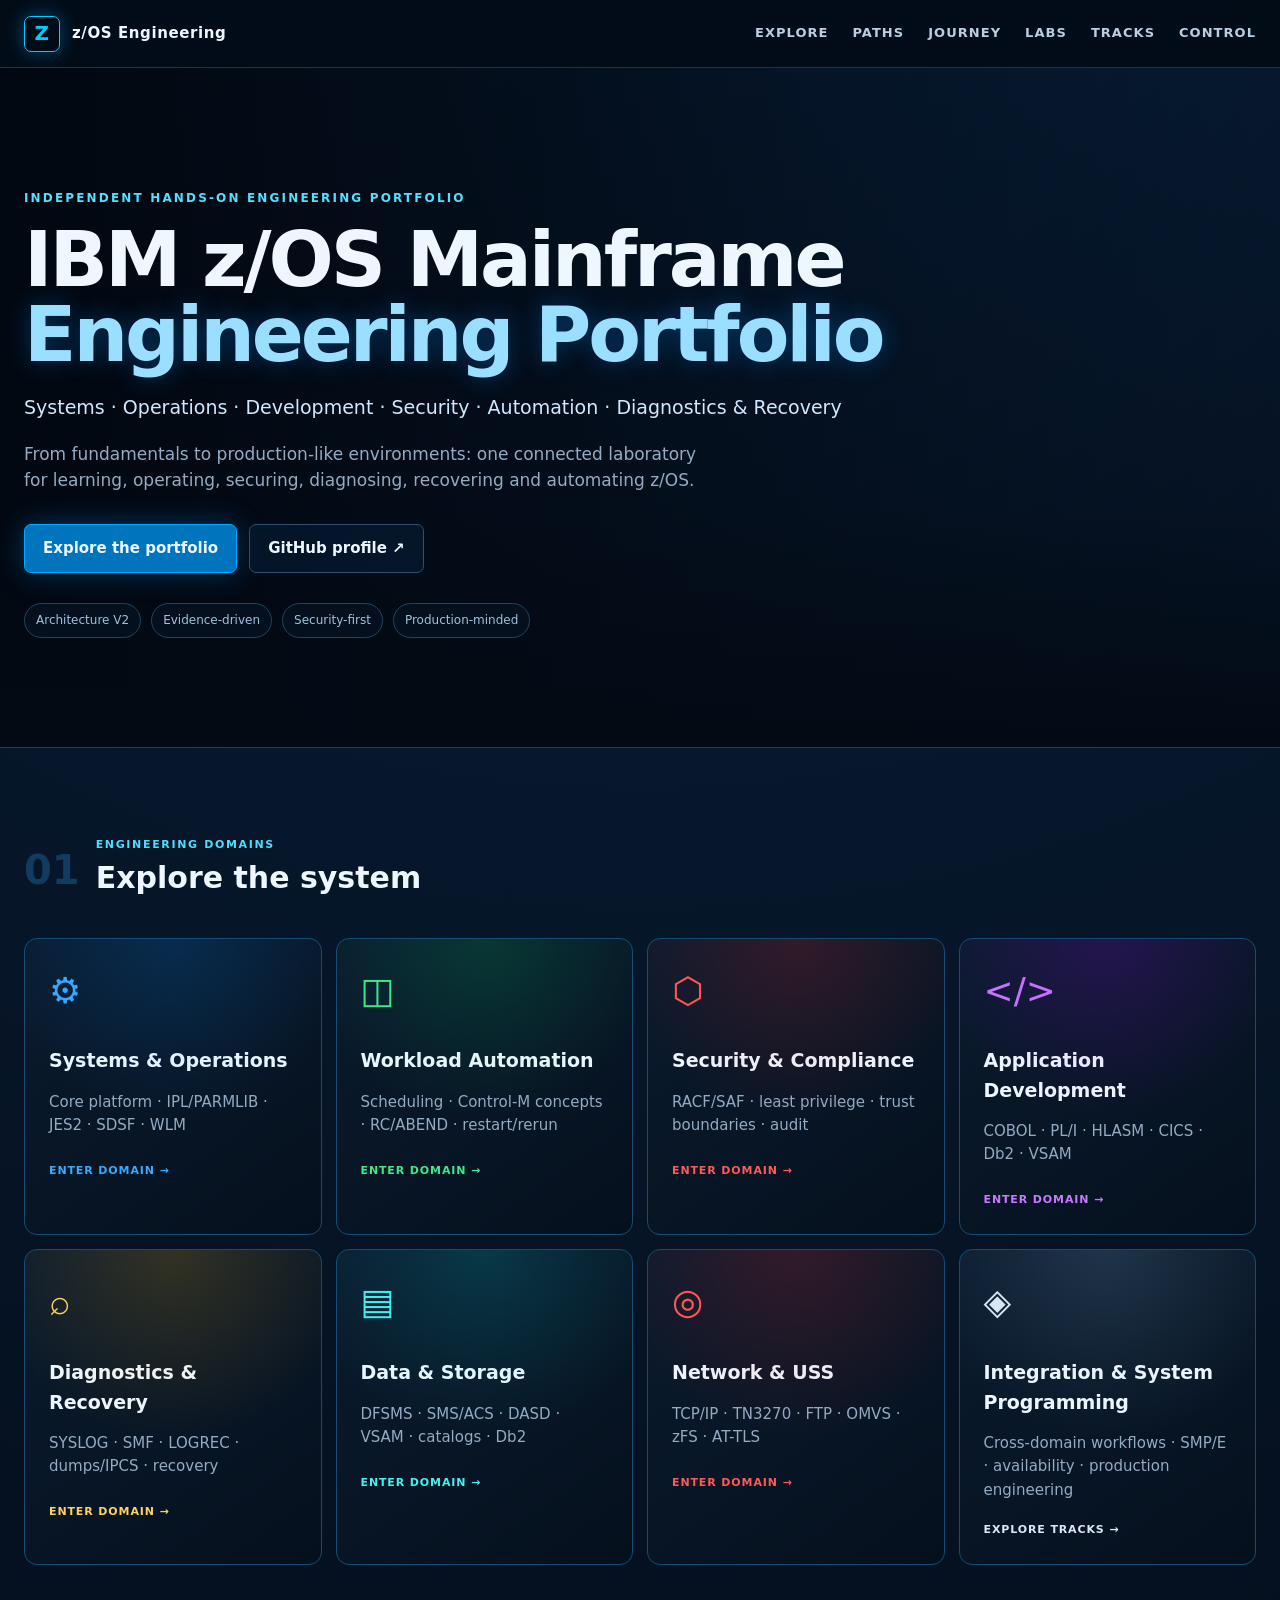
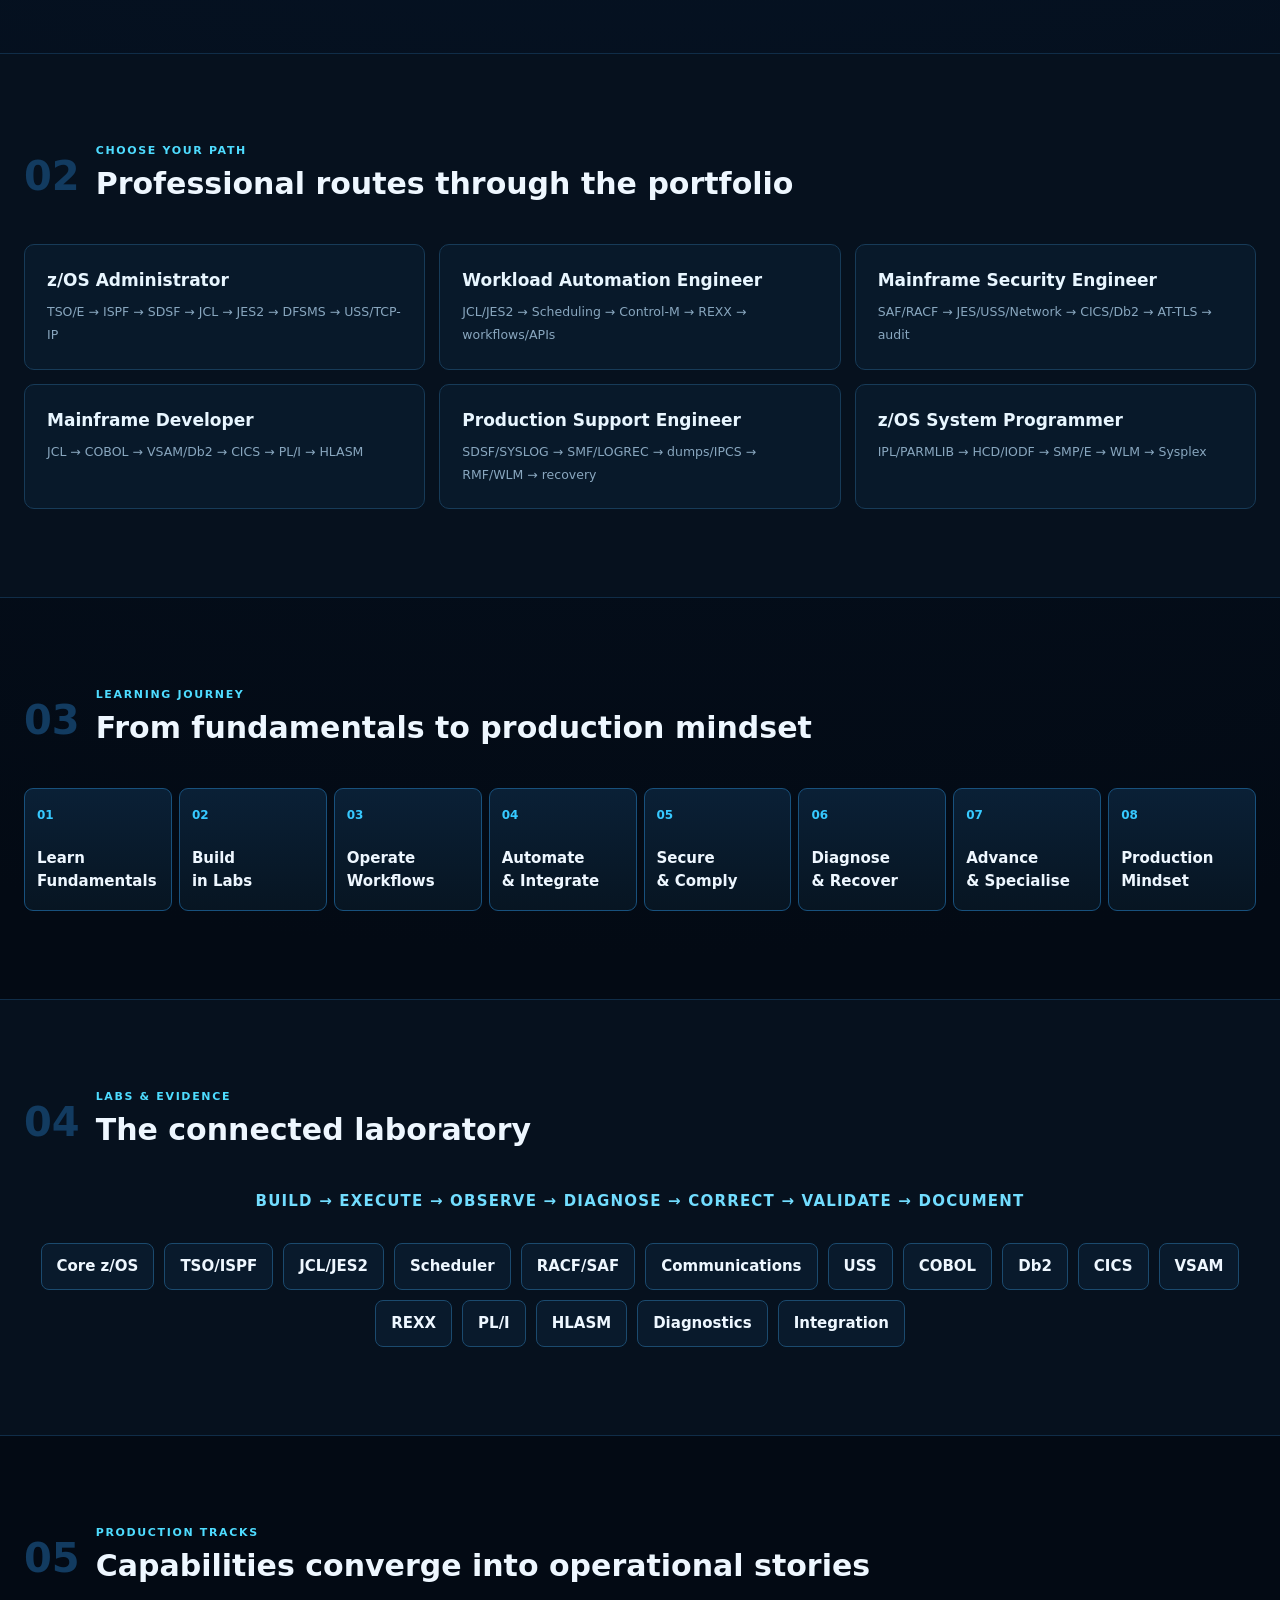
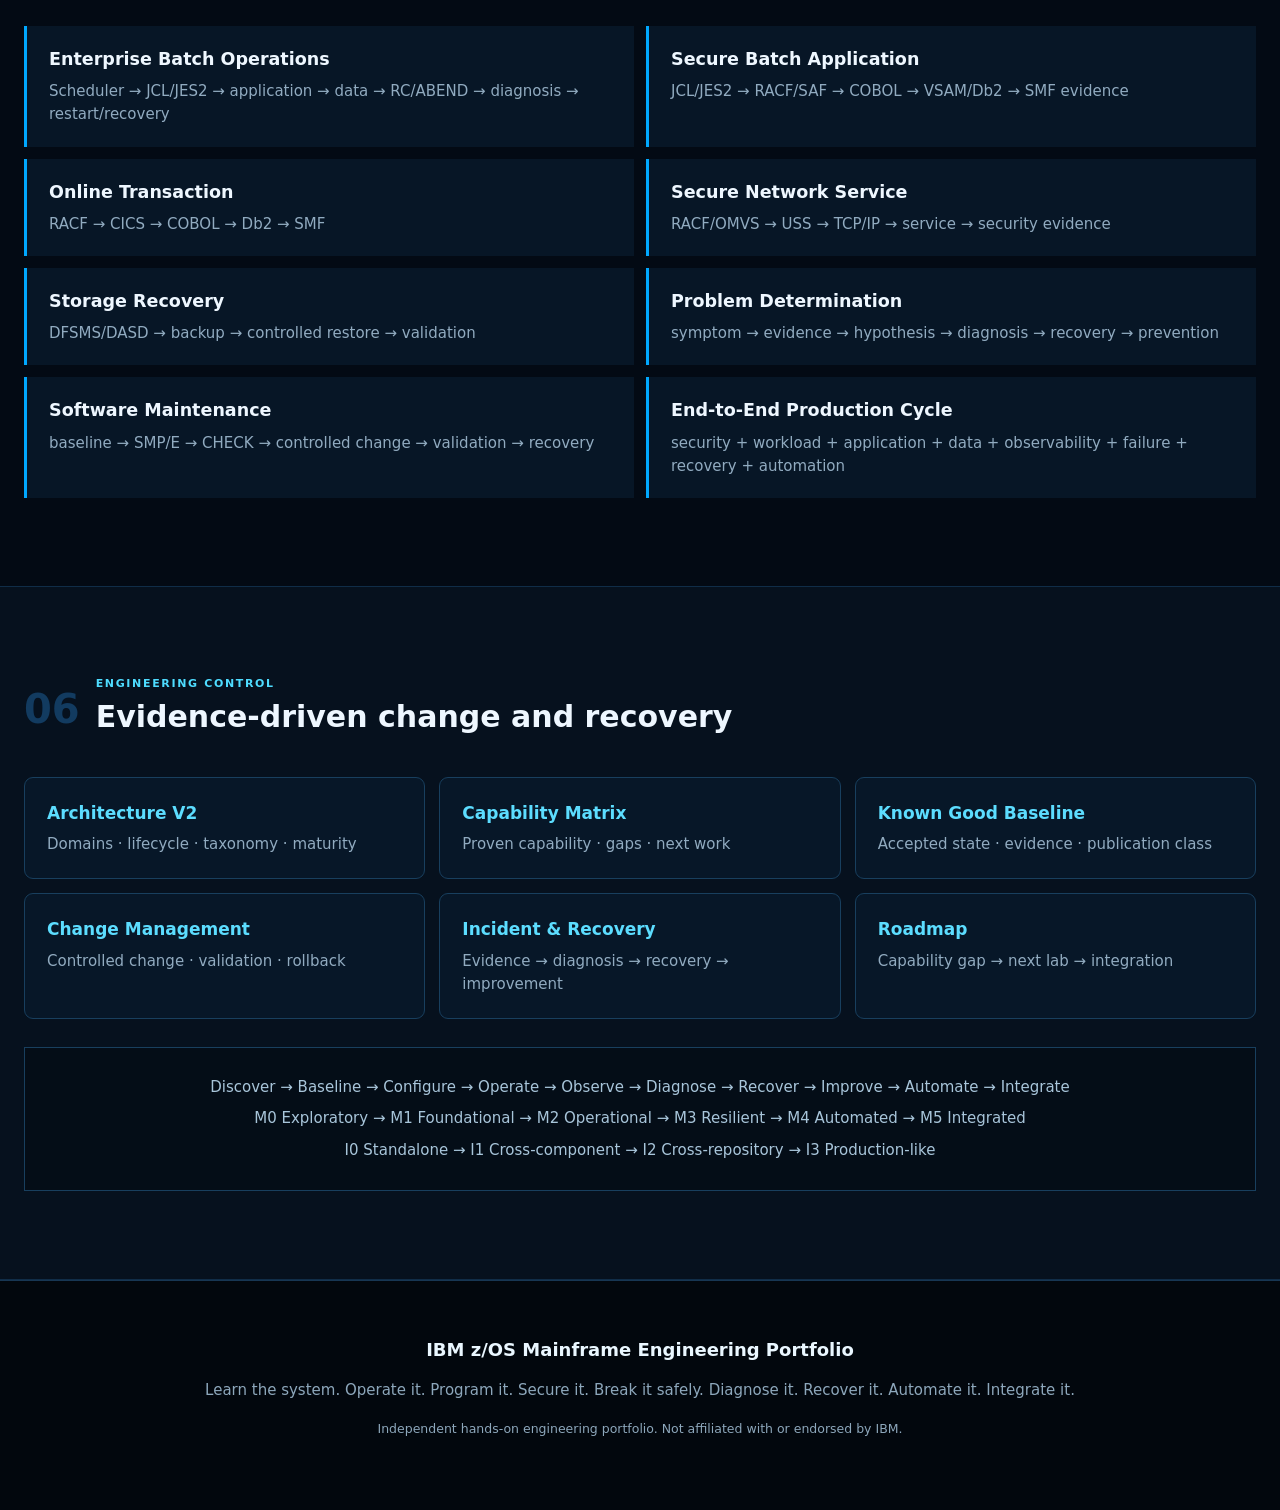
==== docs/index.html @ e2bb19db "Add interactive zOS engineering portfolio portal" ====
<!doctype html>
<html lang="en">
<head>
  <meta charset="utf-8">
  <meta name="viewport" content="width=device-width,initial-scale=1">
  <meta name="description" content="Independent IBM z/OS mainframe engineering portfolio: systems, operations, development, security, automation, diagnostics and recovery.">
  <title>IBM z/OS Mainframe Engineering Portfolio</title>
  <link rel="stylesheet" href="assets/css/portal.css">
</head>
<body>
<header class="topbar">
  <a class="brand" href="#top"><span class="brand-mark">Z</span><span>z/OS Engineering</span></a>
  <button class="menu" aria-label="Open navigation" aria-expanded="false">☰</button>
  <nav>
    <a href="#domains">Explore</a><a href="#paths">Paths</a><a href="#journey">Journey</a>
    <a href="#labs">Labs</a><a href="#tracks">Tracks</a><a href="#control">Control</a>
  </nav>
</header>

<main id="top">
<section class="hero">
  <div class="hero-overlay"></div>
  <div class="hero-content">
    <p class="eyebrow">INDEPENDENT HANDS-ON ENGINEERING PORTFOLIO</p>
    <h1>IBM z/OS Mainframe<br><span>Engineering Portfolio</span></h1>
    <p class="lead">Systems · Operations · Development · Security · Automation · Diagnostics & Recovery</p>
    <p class="hero-copy">From fundamentals to production-like environments: one connected laboratory for learning, operating, securing, diagnosing, recovering and automating z/OS.</p>
    <div class="actions">
      <a class="btn primary" href="#domains">Explore the portfolio</a>
      <a class="btn" href="https://github.com/P-dot" target="_blank" rel="noopener">GitHub profile ↗</a>
    </div>
    <div class="status">
      <span>Architecture V2</span><span>Evidence-driven</span><span>Security-first</span><span>Production-minded</span>
    </div>
  </div>
</section>

<section id="domains" class="section">
  <div class="section-head"><span>01</span><div><p>ENGINEERING DOMAINS</p><h2>Explore the system</h2></div></div>
  <div class="grid domains">
    <a class="card blue" href="https://github.com/P-dot/zos-adcd-hercules-engineering-lab"><i>⚙</i><h3>Systems & Operations</h3><p>Core platform · IPL/PARMLIB · JES2 · SDSF · WLM</p><b>ENTER DOMAIN →</b></a>
    <a class="card green" href="https://github.com/P-dot/zos-batch-scheduler"><i>◫</i><h3>Workload Automation</h3><p>Scheduling · Control-M concepts · RC/ABEND · restart/rerun</p><b>ENTER DOMAIN →</b></a>
    <a class="card red" href="https://github.com/P-dot/mainframe-racf-security-evidence"><i>⬡</i><h3>Security & Compliance</h3><p>RACF/SAF · least privilege · trust boundaries · audit</p><b>ENTER DOMAIN →</b></a>
    <a class="card purple" href="https://github.com/P-dot/mainframe-cobol-db2-cics-devops-lab"><i>&lt;/&gt;</i><h3>Application Development</h3><p>COBOL · PL/I · HLASM · CICS · Db2 · VSAM</p><b>ENTER DOMAIN →</b></a>
    <a class="card amber" href="https://github.com/P-dot/zos-problem-determination-diagnostics"><i>⌕</i><h3>Diagnostics & Recovery</h3><p>SYSLOG · SMF · LOGREC · dumps/IPCS · recovery</p><b>ENTER DOMAIN →</b></a>
    <a class="card cyan" href="https://github.com/P-dot/vsam01"><i>▤</i><h3>Data & Storage</h3><p>DFSMS · SMS/ACS · DASD · VSAM · catalogs · Db2</p><b>ENTER DOMAIN →</b></a>
    <a class="card red" href="https://github.com/P-dot/zos-communications-server-network-lab"><i>◎</i><h3>Network & USS</h3><p>TCP/IP · TN3270 · FTP · OMVS · zFS · AT-TLS</p><b>ENTER DOMAIN →</b></a>
    <a class="card silver" href="#tracks"><i>◈</i><h3>Integration & System Programming</h3><p>Cross-domain workflows · SMP/E · availability · production engineering</p><b>EXPLORE TRACKS →</b></a>
  </div>
</section>

<section id="paths" class="section alt">
  <div class="section-head"><span>02</span><div><p>CHOOSE YOUR PATH</p><h2>Professional routes through the portfolio</h2></div></div>
  <div class="grid paths">
    <a class="path" href="https://github.com/P-dot/MVS_TSO_ISPF"><strong>z/OS Administrator</strong><small>TSO/E → ISPF → SDSF → JCL → JES2 → DFSMS → USS/TCP-IP</small></a>
    <a class="path" href="https://github.com/P-dot/zos-batch-scheduler"><strong>Workload Automation Engineer</strong><small>JCL/JES2 → Scheduling → Control-M → REXX → workflows/APIs</small></a>
    <a class="path" href="https://github.com/P-dot/mainframe-racf-security-evidence"><strong>Mainframe Security Engineer</strong><small>SAF/RACF → JES/USS/Network → CICS/Db2 → AT-TLS → audit</small></a>
    <a class="path" href="https://github.com/P-dot/mainframe-cobol-db2-cics-devops-lab"><strong>Mainframe Developer</strong><small>JCL → COBOL → VSAM/Db2 → CICS → PL/I → HLASM</small></a>
    <a class="path" href="https://github.com/P-dot/zos-problem-determination-diagnostics"><strong>Production Support Engineer</strong><small>SDSF/SYSLOG → SMF/LOGREC → dumps/IPCS → RMF/WLM → recovery</small></a>
    <a class="path" href="https://github.com/P-dot/zos-adcd-hercules-engineering-lab"><strong>z/OS System Programmer</strong><small>IPL/PARMLIB → HCD/IODF → SMP/E → WLM → Sysplex</small></a>
  </div>
</section>

<section id="journey" class="section">
  <div class="section-head"><span>03</span><div><p>LEARNING JOURNEY</p><h2>From fundamentals to production mindset</h2></div></div>
  <div class="journey">
    <div><b>01</b><span>Learn<br>Fundamentals</span></div><div><b>02</b><span>Build<br>in Labs</span></div>
    <div><b>03</b><span>Operate<br>Workflows</span></div><div><b>04</b><span>Automate<br>& Integrate</span></div>
    <div><b>05</b><span>Secure<br>& Comply</span></div><div><b>06</b><span>Diagnose<br>& Recover</span></div>
    <div><b>07</b><span>Advance<br>& Specialise</span></div><div><b>08</b><span>Production<br>Mindset</span></div>
  </div>
</section>

<section id="labs" class="section alt">
  <div class="section-head"><span>04</span><div><p>LABS & EVIDENCE</p><h2>The connected laboratory</h2></div></div>
  <p class="method">BUILD → EXECUTE → OBSERVE → DIAGNOSE → CORRECT → VALIDATE → DOCUMENT</p>
  <div class="chips">
    <a href="https://github.com/P-dot/zos-adcd-hercules-engineering-lab">Core z/OS</a><a href="https://github.com/P-dot/MVS_TSO_ISPF">TSO/ISPF</a>
    <a href="https://github.com/P-dot/JCL_LABS">JCL/JES2</a><a href="https://github.com/P-dot/zos-batch-scheduler">Scheduler</a>
    <a href="https://github.com/P-dot/mainframe-racf-security-evidence">RACF/SAF</a><a href="https://github.com/P-dot/zos-communications-server-network-lab">Communications</a>
    <a href="https://github.com/P-dot/UNIX_System_Services-">USS</a><a href="https://github.com/P-dot/COBOL">COBOL</a>
    <a href="https://github.com/P-dot/DB2-">Db2</a><a href="https://github.com/P-dot/CICS">CICS</a><a href="https://github.com/P-dot/vsam01">VSAM</a>
    <a href="https://github.com/P-dot/Rexx">REXX</a><a href="https://github.com/P-dot/PL-I">PL/I</a><a href="https://github.com/P-dot/z_Assembly">HLASM</a>
    <a href="https://github.com/P-dot/zos-problem-determination-diagnostics">Diagnostics</a><a href="https://github.com/P-dot/mainframe-cobol-db2-cics-devops-lab">Integration</a>
  </div>
</section>

<section id="tracks" class="section">
  <div class="section-head"><span>05</span><div><p>PRODUCTION TRACKS</p><h2>Capabilities converge into operational stories</h2></div></div>
  <div class="track-grid">
    <article><h3>Enterprise Batch Operations</h3><p>Scheduler → JCL/JES2 → application → data → RC/ABEND → diagnosis → restart/recovery</p></article>
    <article><h3>Secure Batch Application</h3><p>JCL/JES2 → RACF/SAF → COBOL → VSAM/Db2 → SMF evidence</p></article>
    <article><h3>Online Transaction</h3><p>RACF → CICS → COBOL → Db2 → SMF</p></article>
    <article><h3>Secure Network Service</h3><p>RACF/OMVS → USS → TCP/IP → service → security evidence</p></article>
    <article><h3>Storage Recovery</h3><p>DFSMS/DASD → backup → controlled restore → validation</p></article>
    <article><h3>Problem Determination</h3><p>symptom → evidence → hypothesis → diagnosis → recovery → prevention</p></article>
    <article><h3>Software Maintenance</h3><p>baseline → SMP/E → CHECK → controlled change → validation → recovery</p></article>
    <article><h3>End-to-End Production Cycle</h3><p>security + workload + application + data + observability + failure + recovery + automation</p></article>
  </div>
</section>

<section id="control" class="section alt">
  <div class="section-head"><span>06</span><div><p>ENGINEERING CONTROL</p><h2>Evidence-driven change and recovery</h2></div></div>
  <div class="grid control">
    <a href="https://github.com/P-dot/zos-adcd-hercules-engineering-lab/tree/main/docs/architecture/v2"><b>Architecture V2</b><span>Domains · lifecycle · taxonomy · maturity</span></a>
    <a href="https://github.com/P-dot/zos-adcd-hercules-engineering-lab/blob/main/docs/engineering-control/CAPABILITY-MATRIX.md"><b>Capability Matrix</b><span>Proven capability · gaps · next work</span></a>
    <a href="https://github.com/P-dot/zos-adcd-hercules-engineering-lab/blob/main/docs/engineering-control/KNOWN-GOOD-BASELINE.md"><b>Known Good Baseline</b><span>Accepted state · evidence · publication class</span></a>
    <a href="https://github.com/P-dot/zos-adcd-hercules-engineering-lab/blob/main/docs/engineering-control/CHANGE-MANAGEMENT.md"><b>Change Management</b><span>Controlled change · validation · rollback</span></a>
    <a href="https://github.com/P-dot/zos-adcd-hercules-engineering-lab/blob/main/docs/engineering-control/INCIDENT-RECOVERY.md"><b>Incident & Recovery</b><span>Evidence → diagnosis → recovery → improvement</span></a>
    <a href="https://github.com/P-dot/zos-adcd-hercules-engineering-lab/tree/main/docs/architecture/v2"><b>Roadmap</b><span>Capability gap → next lab → integration</span></a>
  </div>
  <div class="model">
    <p>Discover → Baseline → Configure → Operate → Observe → Diagnose → Recover → Improve → Automate → Integrate</p>
    <p>M0 Exploratory → M1 Foundational → M2 Operational → M3 Resilient → M4 Automated → M5 Integrated</p>
    <p>I0 Standalone → I1 Cross-component → I2 Cross-repository → I3 Production-like</p>
  </div>
</section>
</main>

<footer>
  <b>IBM z/OS Mainframe Engineering Portfolio</b>
  <p>Learn the system. Operate it. Program it. Secure it. Break it safely. Diagnose it. Recover it. Automate it. Integrate it.</p>
  <small>Independent hands-on engineering portfolio. Not affiliated with or endorsed by IBM.</small>
</footer>
<script src="assets/js/portal.js"></script>
</body>
</html>
---- docs/assets/css/portal.css ----
:root{--bg:#030a14;--panel:#071526;--line:#15395c;--text:#eef7ff;--muted:#94abc2;--blue:#00a8ff;--cyan:#00e5ff}
*{box-sizing:border-box}html{scroll-behavior:smooth}body{margin:0;background:radial-gradient(circle at 50% -10%,#0c3765 0,#07182d 22%,var(--bg) 58%);color:var(--text);font:15px/1.55 Inter,ui-sans-serif,system-ui,-apple-system,Segoe UI,sans-serif}
a{color:inherit;text-decoration:none}.topbar{height:68px;position:sticky;top:0;z-index:50;display:flex;align-items:center;padding:0 max(24px,calc((100% - 1320px)/2));background:#030a14e8;border-bottom:1px solid #173653;backdrop-filter:blur(16px)}
.brand{display:flex;align-items:center;gap:12px;font-weight:800;letter-spacing:.04em}.brand-mark{display:grid;place-items:center;width:36px;height:36px;border:1px solid #0cf;border-radius:7px;box-shadow:0 0 18px #00a8ff66;color:#0cf;font-size:20px}
nav{margin-left:auto;display:flex;gap:24px}nav a{color:#b9cee0;font-size:13px;font-weight:700;text-transform:uppercase;letter-spacing:.08em}nav a:hover{color:#fff}.menu{display:none;margin-left:auto;background:none;border:1px solid #234663;color:white;border-radius:6px;padding:7px 10px}
.hero{min-height:680px;position:relative;display:flex;align-items:center;background:linear-gradient(90deg,#020811 4%,#020811c9 42%,#02081155),url("https://raw.githubusercontent.com/P-dot/P-dot/main/assets/zos-mainframe-engineering-portal-final.png") center/cover no-repeat;border-bottom:1px solid #174263}
.hero-overlay{position:absolute;inset:0;background:linear-gradient(180deg,transparent 65%,var(--bg))}
.hero-content{position:relative;width:min(1320px,calc(100% - 48px));margin:auto;padding:60px 0}.eyebrow{color:#55dfff;font-weight:800;letter-spacing:.18em;font-size:12px}.hero h1{font-size:clamp(42px,6vw,78px);line-height:.98;margin:14px 0 20px;max-width:900px;letter-spacing:-.04em}.hero h1 span{color:#9adfff;text-shadow:0 0 25px #008cff55}.lead{font-size:19px;color:#cfe9ff}.hero-copy{max-width:700px;color:#94abc2;font-size:17px}.actions{display:flex;gap:12px;margin:30px 0}.btn{padding:12px 18px;border:1px solid #275274;border-radius:7px;font-weight:800;background:#07182dd9}.btn.primary{border-color:#00a8ff;background:#0075bd;box-shadow:0 0 28px #008cff55}.status{display:flex;flex-wrap:wrap;gap:10px}.status span{padding:7px 11px;border:1px solid #21445f;border-radius:20px;background:#061321c7;color:#9ec2dd;font-size:12px}
.section{max-width:1320px;margin:auto;padding:88px 24px}.section.alt{max-width:none;padding-left:max(24px,calc((100% - 1320px)/2));padding-right:max(24px,calc((100% - 1320px)/2));background:#06111e;border-block:1px solid #102d48}.section-head{display:flex;align-items:center;gap:16px;margin-bottom:34px}.section-head>span{font-size:40px;font-weight:900;color:#123b60}.section-head p{margin:0;color:#4edcff;font-weight:800;letter-spacing:.15em;font-size:11px}.section-head h2{margin:2px 0;font-size:30px}
.grid{display:grid;gap:14px}.domains{grid-template-columns:repeat(4,1fr)}.card{min-height:235px;padding:24px;border:1px solid #164d75;border-radius:13px;background:linear-gradient(145deg,#0a1b2e,#05101d);position:relative;overflow:hidden;transition:.2s transform,.2s box-shadow}.card:before{content:"";position:absolute;inset:0;background:radial-gradient(circle at 50% 0,var(--glow),transparent 55%);opacity:.17}.card:hover{transform:translateY(-5px);box-shadow:0 12px 35px var(--shadow)}.card i{font-style:normal;font-size:36px;color:var(--accent)}.card h3{font-size:19px;margin:28px 0 8px}.card p{color:var(--muted);min-height:52px}.card b{font-size:11px;color:var(--accent);letter-spacing:.08em}.blue{--accent:#39aaff;--glow:#008cff;--shadow:#008cff33}.green{--accent:#40e88a;--glow:#00d26a;--shadow:#00d26a33}.red{--accent:#ff5a5a;--glow:#f22;--shadow:#f223}.purple{--accent:#c87aff;--glow:#a0f;--shadow:#a0f3}.amber{--accent:#ffd25c;--glow:#ffae00;--shadow:#ffae0033}.cyan{--accent:#45f1ef;--glow:#00d4d4;--shadow:#00d4d433}.silver{--accent:#dbe9f7;--glow:#8db5da;--shadow:#8db5da33}
.paths{grid-template-columns:repeat(3,1fr)}.path{padding:22px;border:1px solid #173b58;border-radius:10px;background:#08192a;transition:.2s}.path:hover{border-color:#00a8ff;box-shadow:inset 0 0 24px #008cff18}.path strong{display:block;color:#e8f6ff;font-size:17px;margin-bottom:7px}.path small{color:#89a7bf}
.journey{display:grid;grid-template-columns:repeat(8,1fr);gap:7px}.journey div{min-height:120px;padding:17px 12px;background:linear-gradient(#0a2036,#071522);border:1px solid #18517d;border-radius:9px}.journey b{display:block;color:#36c9ff;font-size:12px}.journey span{display:block;margin-top:22px;font-weight:800}
.method{text-align:center;color:#72ddff;font-weight:800;letter-spacing:.08em;margin-bottom:30px}.chips{display:flex;flex-wrap:wrap;gap:10px;justify-content:center}.chips a{padding:11px 15px;background:#091a2c;border:1px solid #1b4a6e;border-radius:8px;font-weight:700}.chips a:hover{border-color:#00c8ff;box-shadow:0 0 18px #00a8ff33}
.track-grid{display:grid;grid-template-columns:repeat(2,1fr);gap:12px}.track-grid article{padding:20px 22px;border-left:3px solid #00a8ff;background:#071626}.track-grid h3{margin:0 0 7px}.track-grid p{margin:0;color:#91abc0}
.control{grid-template-columns:repeat(3,1fr)}.control a{padding:22px;background:#071728;border:1px solid #183f5e;border-radius:9px}.control b,.control span{display:block}.control b{color:#5cddff;font-size:17px}.control span{color:#91abc0;margin-top:7px}.model{margin-top:28px;padding:20px;border:1px solid #183f5e;background:#040d17;text-align:center;color:#a8c5da}.model p{margin:8px}
footer{text-align:center;padding:55px 24px 70px;border-top:1px solid #173653;background:#02070d;color:#8da7bb}footer b{color:#eaf7ff;font-size:18px}
@media(max-width:900px){nav{display:none;position:absolute;top:68px;left:0;right:0;padding:20px;background:#030a14;flex-direction:column}.topbar.open nav{display:flex}.menu{display:block}.hero{min-height:620px;background-position:60% center}.domains{grid-template-columns:repeat(2,1fr)}.paths,.control{grid-template-columns:1fr 1fr}.journey{grid-template-columns:repeat(4,1fr)}}
@media(max-width:600px){.hero h1{font-size:42px}.domains,.paths,.control,.track-grid{grid-template-columns:1fr}.journey{grid-template-columns:repeat(2,1fr)}.section{padding:62px 18px}.hero-content{width:calc(100% - 36px)}}
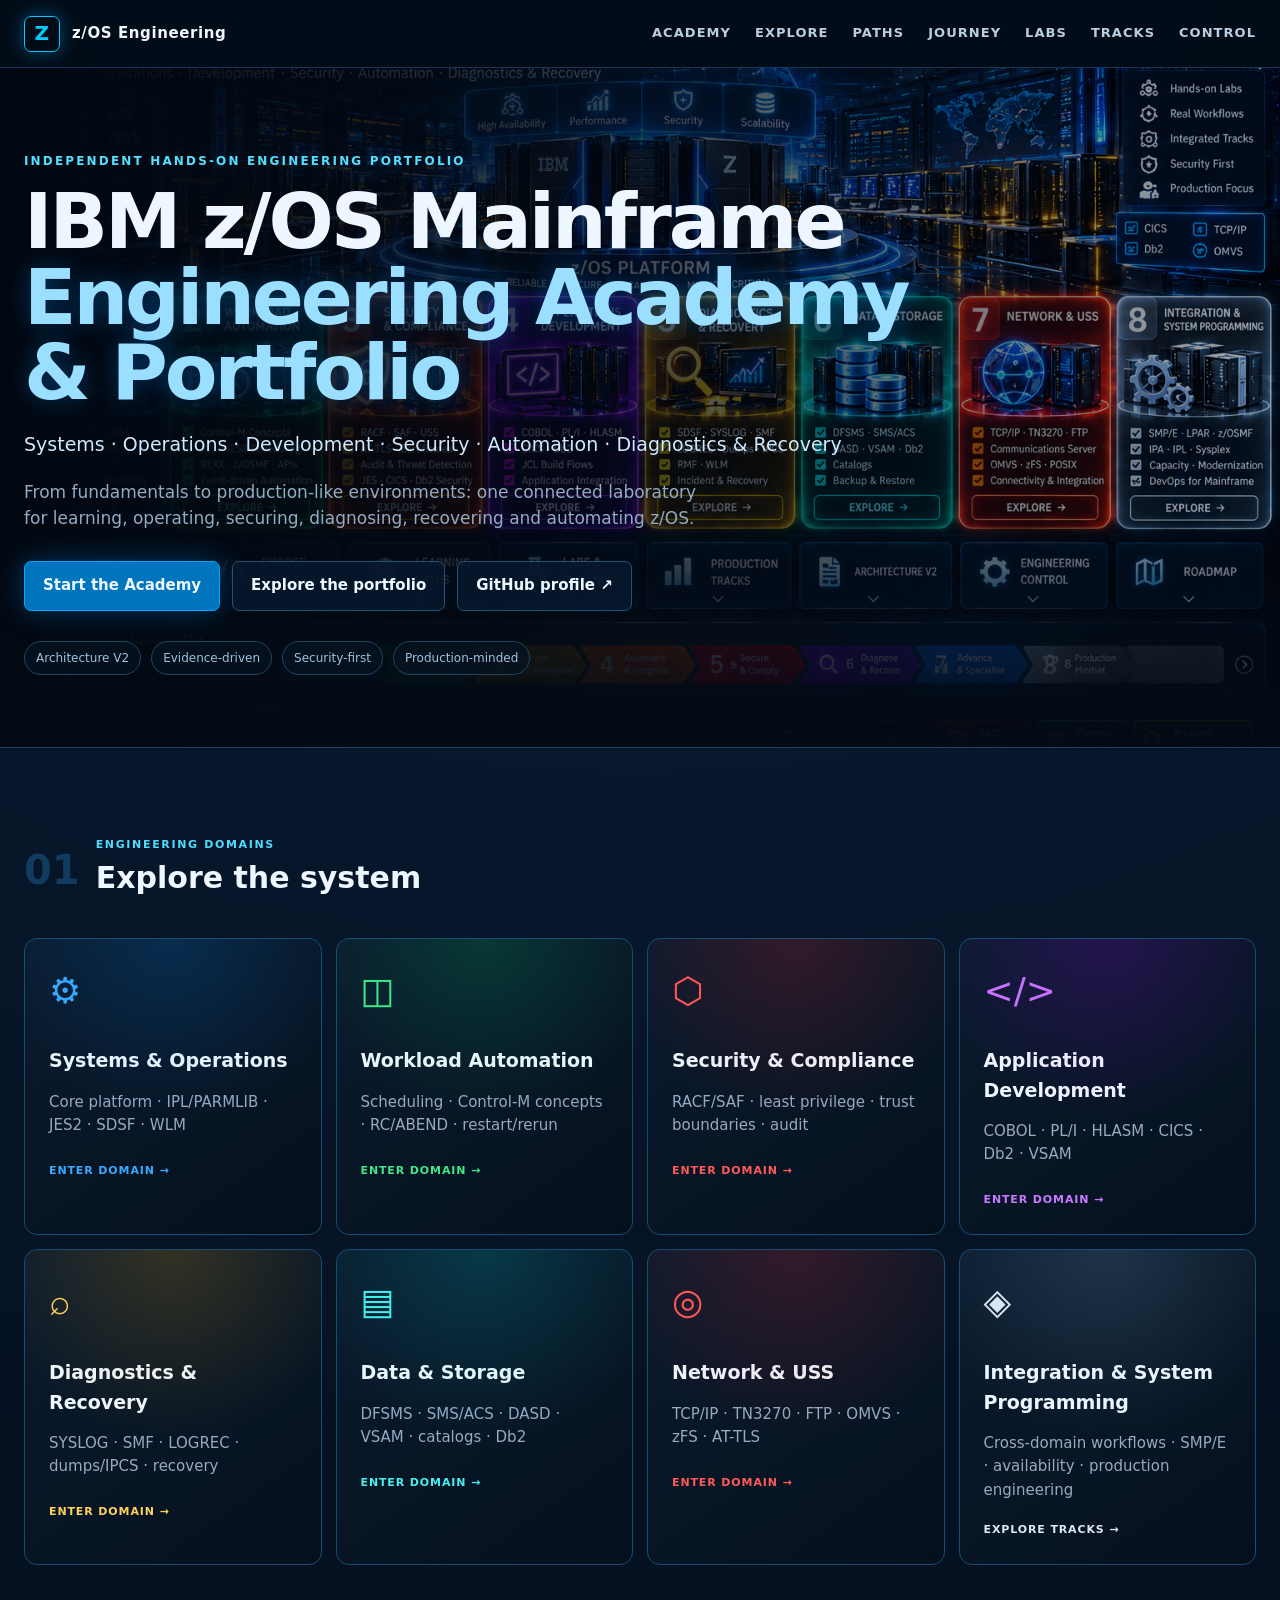
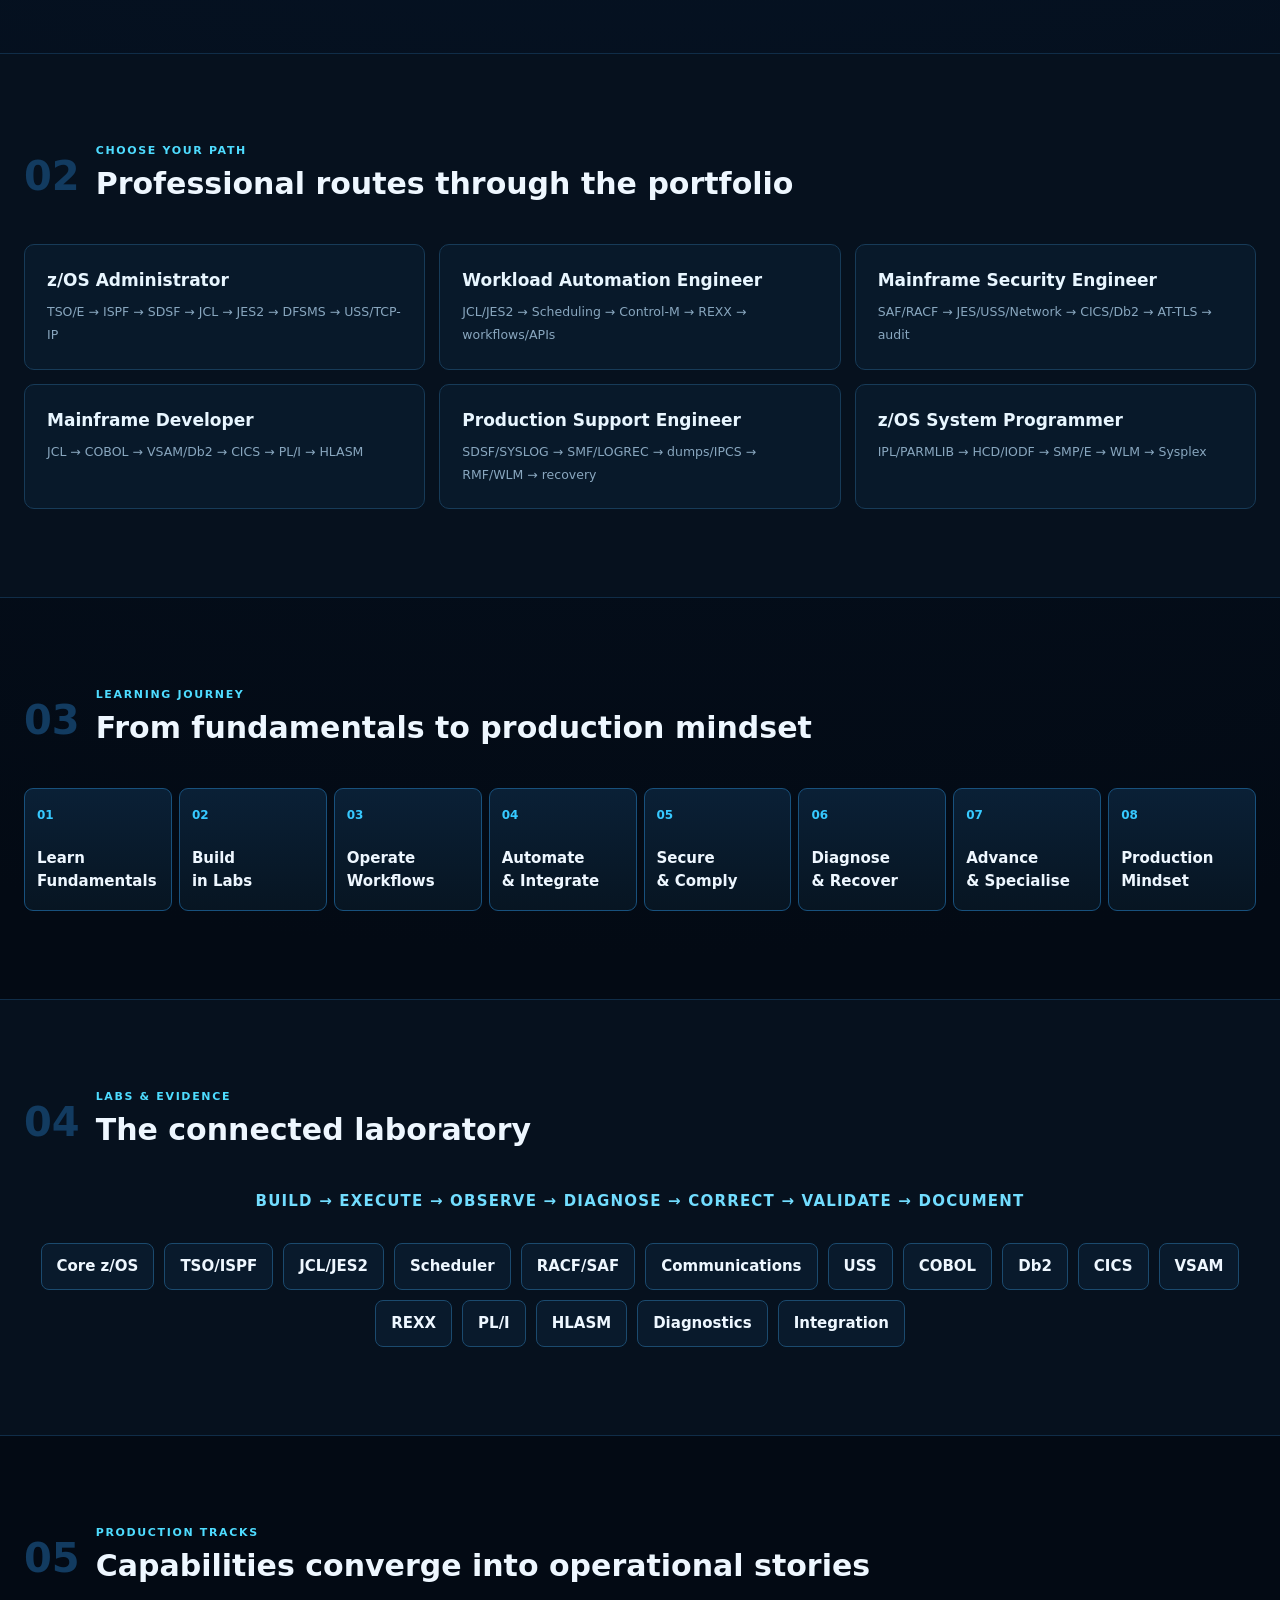
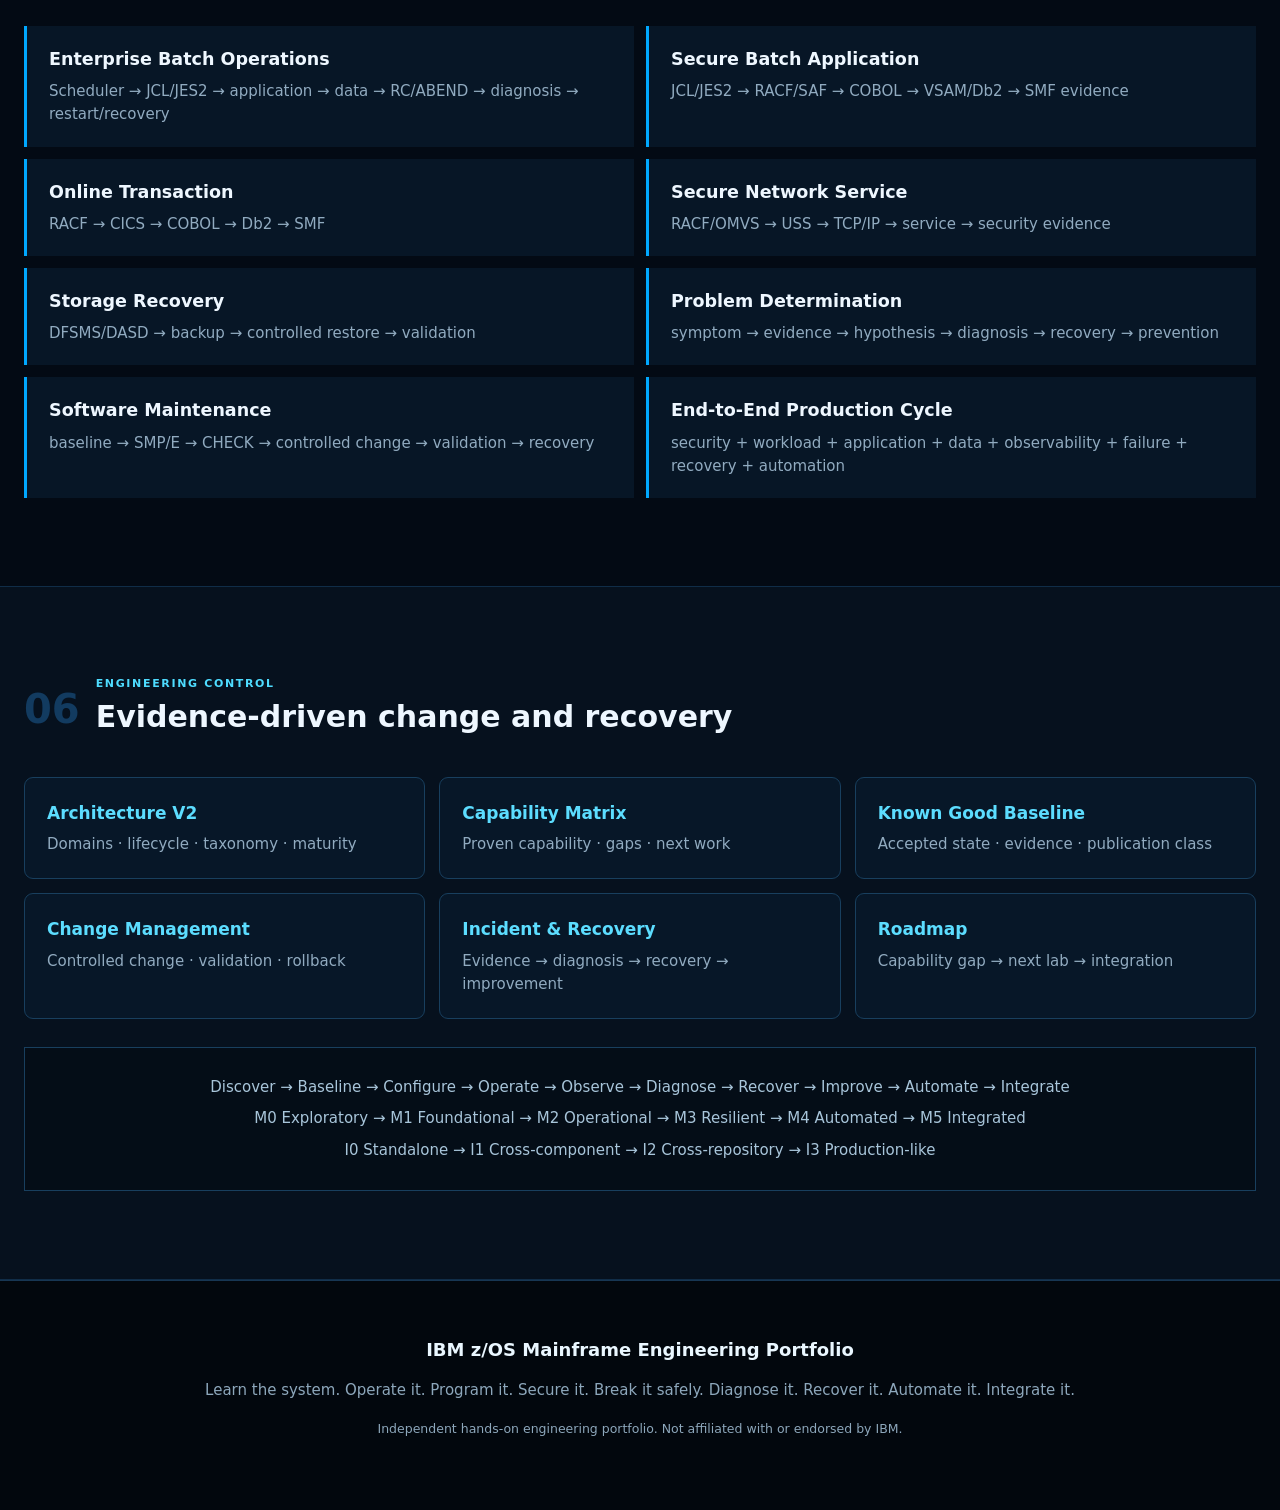
==== commit 5209021f: "Add web landing page for zOS Engineering Academy" ====
--- a/docs/index.html
+++ b/docs/index.html
@@ -12,7 +12,7 @@
   <a class="brand" href="#top"><span class="brand-mark">Z</span><span>z/OS Engineering</span></a>
   <button class="menu" aria-label="Open navigation" aria-expanded="false">☰</button>
   <nav>
-    <a href="#domains">Explore</a><a href="#paths">Paths</a><a href="#journey">Journey</a>
+    <a href="academy.html">Academy</a><a href="#domains">Explore</a><a href="#paths">Paths</a><a href="#journey">Journey</a>
     <a href="#labs">Labs</a><a href="#tracks">Tracks</a><a href="#control">Control</a>
   </nav>
 </header>
@@ -22,11 +22,12 @@
   <div class="hero-overlay"></div>
   <div class="hero-content">
     <p class="eyebrow">INDEPENDENT HANDS-ON ENGINEERING PORTFOLIO</p>
-    <h1>IBM z/OS Mainframe<br><span>Engineering Portfolio</span></h1>
+    <h1>IBM z/OS Mainframe<br><span>Engineering Academy & Portfolio</span></h1>
     <p class="lead">Systems · Operations · Development · Security · Automation · Diagnostics & Recovery</p>
     <p class="hero-copy">From fundamentals to production-like environments: one connected laboratory for learning, operating, securing, diagnosing, recovering and automating z/OS.</p>
     <div class="actions">
-      <a class="btn primary" href="#domains">Explore the portfolio</a>
+      <a class="btn primary" href="academy.html">Start the Academy</a>
+      <a class="btn" href="#domains">Explore the portfolio</a>
       <a class="btn" href="https://github.com/P-dot" target="_blank" rel="noopener">GitHub profile ↗</a>
     </div>
     <div class="status">
--- a/docs/assets/css/portal.css
+++ b/docs/assets/css/portal.css
@@ -3,7 +3,7 @@
 a{color:inherit;text-decoration:none}.topbar{height:68px;position:sticky;top:0;z-index:50;display:flex;align-items:center;padding:0 max(24px,calc((100% - 1320px)/2));background:#030a14e8;border-bottom:1px solid #173653;backdrop-filter:blur(16px)}
 .brand{display:flex;align-items:center;gap:12px;font-weight:800;letter-spacing:.04em}.brand-mark{display:grid;place-items:center;width:36px;height:36px;border:1px solid #0cf;border-radius:7px;box-shadow:0 0 18px #00a8ff66;color:#0cf;font-size:20px}
 nav{margin-left:auto;display:flex;gap:24px}nav a{color:#b9cee0;font-size:13px;font-weight:700;text-transform:uppercase;letter-spacing:.08em}nav a:hover{color:#fff}.menu{display:none;margin-left:auto;background:none;border:1px solid #234663;color:white;border-radius:6px;padding:7px 10px}
-.hero{min-height:680px;position:relative;display:flex;align-items:center;background:linear-gradient(90deg,#020811 4%,#020811c9 42%,#02081155),url("https://raw.githubusercontent.com/P-dot/P-dot/main/assets/zos-mainframe-engineering-portal-final.png") center/cover no-repeat;border-bottom:1px solid #174263}
+.hero{min-height:680px;position:relative;display:flex;align-items:center;background:linear-gradient(90deg,#020811 4%,#020811c9 42%,#02081155),url("../portal-hero.png") center/cover no-repeat;border-bottom:1px solid #174263}
 .hero-overlay{position:absolute;inset:0;background:linear-gradient(180deg,transparent 65%,var(--bg))}
 .hero-content{position:relative;width:min(1320px,calc(100% - 48px));margin:auto;padding:60px 0}.eyebrow{color:#55dfff;font-weight:800;letter-spacing:.18em;font-size:12px}.hero h1{font-size:clamp(42px,6vw,78px);line-height:.98;margin:14px 0 20px;max-width:900px;letter-spacing:-.04em}.hero h1 span{color:#9adfff;text-shadow:0 0 25px #008cff55}.lead{font-size:19px;color:#cfe9ff}.hero-copy{max-width:700px;color:#94abc2;font-size:17px}.actions{display:flex;gap:12px;margin:30px 0}.btn{padding:12px 18px;border:1px solid #275274;border-radius:7px;font-weight:800;background:#07182dd9}.btn.primary{border-color:#00a8ff;background:#0075bd;box-shadow:0 0 28px #008cff55}.status{display:flex;flex-wrap:wrap;gap:10px}.status span{padding:7px 11px;border:1px solid #21445f;border-radius:20px;background:#061321c7;color:#9ec2dd;font-size:12px}
 .section{max-width:1320px;margin:auto;padding:88px 24px}.section.alt{max-width:none;padding-left:max(24px,calc((100% - 1320px)/2));padding-right:max(24px,calc((100% - 1320px)/2));background:#06111e;border-block:1px solid #102d48}.section-head{display:flex;align-items:center;gap:16px;margin-bottom:34px}.section-head>span{font-size:40px;font-weight:900;color:#123b60}.section-head p{margin:0;color:#4edcff;font-weight:800;letter-spacing:.15em;font-size:11px}.section-head h2{margin:2px 0;font-size:30px}
